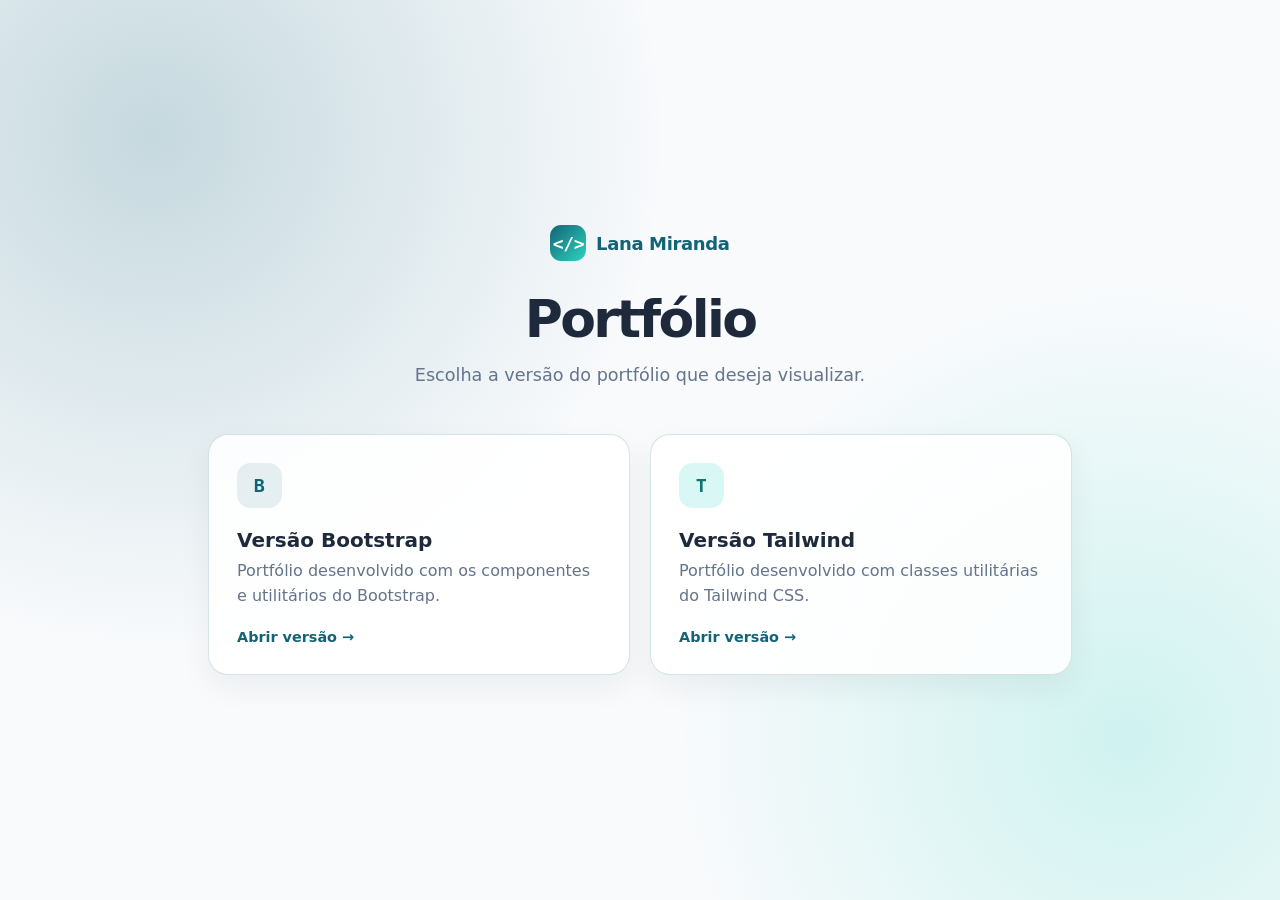
==== index.html @ aeec2dfd "feat: html da tela geral e readme" ====
<!DOCTYPE html>
<html lang="pt-BR">
    <head>
        <meta charset="utf-8">
        <meta name="viewport" content="width=device-width, initial-scale=1.0">
        <meta name="description" content="Selecione uma versão do portfólio de Lana Miranda.">
        <title>Lana Miranda | Portfólio</title>
        <style>
            :root {
                color-scheme: light;
                --brand: #136377;
                --brand-dark: #115e59;
                --accent: #2dd4bf;
                --text: #1e293b;
                --muted: #64748b;
                --surface: rgba(255, 255, 255, 0.88);
                --border: rgba(19, 99, 119, 0.18);
            }

            * {
                box-sizing: border-box;
            }

            body {
                display: grid;
                min-height: 100vh;
                margin: 0;
                place-items: center;
                padding: 1.5rem;
                color: var(--text);
                font-family: Inter, ui-sans-serif, system-ui, -apple-system, BlinkMacSystemFont, "Segoe UI", sans-serif;
                background:
                    radial-gradient(circle at 12% 15%, rgba(19, 99, 119, 0.22), transparent 32rem),
                    radial-gradient(circle at 88% 82%, rgba(45, 212, 191, 0.2), transparent 28rem),
                    #f8fafc;
            }

            main {
                width: min(100%, 54rem);
                text-align: center;
            }

            .brand {
                display: inline-flex;
                align-items: center;
                gap: 0.6rem;
                color: var(--brand);
                font-size: 1.125rem;
                font-weight: 700;
                letter-spacing: -0.02em;
            }

            .brand-mark {
                display: grid;
                width: 2.25rem;
                height: 2.25rem;
                place-items: center;
                border-radius: 0.7rem;
                color: white;
                background: linear-gradient(135deg, var(--brand), var(--accent));
                font-family: ui-monospace, SFMono-Regular, Menlo, monospace;
                font-weight: 800;
            }

            h1 {
                margin: 1.75rem 0 0.75rem;
                font-size: clamp(2rem, 5vw, 3.25rem);
                letter-spacing: -0.05em;
            }

            .intro {
                max-width: 38rem;
                margin: 0 auto;
                color: var(--muted);
                font-size: 1.1rem;
                line-height: 1.65;
            }

            .versions {
                display: grid;
                grid-template-columns: repeat(2, minmax(0, 1fr));
                gap: 1.25rem;
                margin-top: 2.75rem;
            }

            .version-card {
                display: block;
                min-height: 12rem;
                padding: 1.75rem;
                border: 1px solid var(--border);
                border-radius: 1.25rem;
                color: inherit;
                text-align: left;
                text-decoration: none;
                background: var(--surface);
                box-shadow: 0 0.75rem 2rem rgba(15, 23, 42, 0.06);
                transition: transform 180ms ease, box-shadow 180ms ease, border-color 180ms ease;
            }

            .version-card:hover,
            .version-card:focus-visible {
                border-color: var(--brand);
                outline: none;
                box-shadow: 0 1.25rem 2.5rem rgba(19, 99, 119, 0.16);
                transform: translateY(-0.35rem);
            }

            .icon {
                display: grid;
                width: 2.8rem;
                height: 2.8rem;
                place-items: center;
                border-radius: 0.85rem;
                color: var(--brand);
                background: rgba(19, 99, 119, 0.1);
                font-family: ui-monospace, SFMono-Regular, Menlo, monospace;
                font-size: 1.15rem;
                font-weight: 800;
            }

            .version-card:nth-child(2) .icon {
                color: #0f766e;
                background: rgba(45, 212, 191, 0.18);
            }

            .version-card h2 {
                margin: 1.25rem 0 0.45rem;
                font-size: 1.25rem;
            }

            .version-card p {
                margin: 0;
                color: var(--muted);
                line-height: 1.55;
            }

            .open {
                display: inline-block;
                margin-top: 1.25rem;
                color: var(--brand);
                font-size: 0.9rem;
                font-weight: 700;
            }

            @media (max-width: 38rem) {
                body {
                    padding: 1rem;
                }

                .versions {
                    grid-template-columns: 1fr;
                    margin-top: 2rem;
                }
            }

            @media (prefers-reduced-motion: reduce) {
                .version-card {
                    transition: none;
                }
            }
        </style>
    </head>
    <body>
        <main>
            <div class="brand"><span class="brand-mark">&lt;/&gt;</span>Lana Miranda</div>
            <h1>Portfólio</h1>
            <p class="intro">Escolha a versão do portfólio que deseja visualizar.</p>

            <div class="versions">
                <a class="version-card" href="./bootstrap/index.html">
                    <span class="icon">B</span>
                    <h2>Versão Bootstrap</h2>
                    <p>Portfólio desenvolvido com os componentes e utilitários do Bootstrap.</p>
                    <span class="open">Abrir versão →</span>
                </a>
                <a class="version-card" href="./tailwind/index.html">
                    <span class="icon">T</span>
                    <h2>Versão Tailwind</h2>
                    <p>Portfólio desenvolvido com classes utilitárias do Tailwind CSS.</p>
                    <span class="open">Abrir versão →</span>
                </a>
            </div>
        </main>
    </body>
</html>
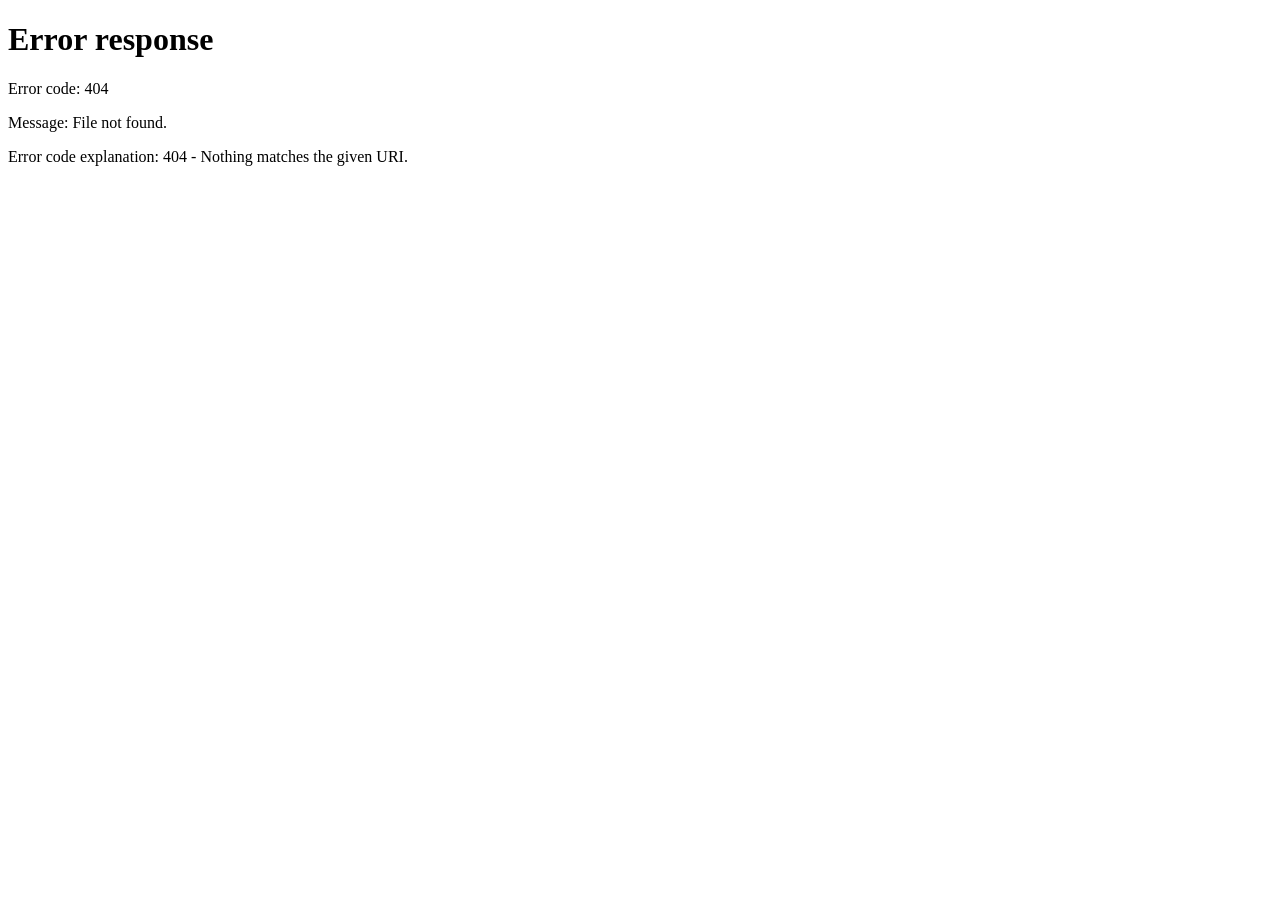
==== commit 4a91a191: "chore: redireciona a raiz para o portfólio profissional e atualiza README A página inicial passa a a" ====
--- a/index.html
+++ b/index.html
@@ -1,185 +1,17 @@
 <!DOCTYPE html>
 <html lang="pt-BR">
-    <head>
-        <meta charset="utf-8">
-        <meta name="viewport" content="width=device-width, initial-scale=1.0">
-        <meta name="description" content="Selecione uma versão do portfólio de Lana Miranda.">
-        <title>Lana Miranda | Portfólio</title>
-        <style>
-            :root {
-                color-scheme: light;
-                --brand: #136377;
-                --brand-dark: #115e59;
-                --accent: #2dd4bf;
-                --text: #1e293b;
-                --muted: #64748b;
-                --surface: rgba(255, 255, 255, 0.88);
-                --border: rgba(19, 99, 119, 0.18);
-            }
-
-            * {
-                box-sizing: border-box;
-            }
-
-            body {
-                display: grid;
-                min-height: 100vh;
-                margin: 0;
-                place-items: center;
-                padding: 1.5rem;
-                color: var(--text);
-                font-family: Inter, ui-sans-serif, system-ui, -apple-system, BlinkMacSystemFont, "Segoe UI", sans-serif;
-                background:
-                    radial-gradient(circle at 12% 15%, rgba(19, 99, 119, 0.22), transparent 32rem),
-                    radial-gradient(circle at 88% 82%, rgba(45, 212, 191, 0.2), transparent 28rem),
-                    #f8fafc;
-            }
-
-            main {
-                width: min(100%, 54rem);
-                text-align: center;
-            }
-
-            .brand {
-                display: inline-flex;
-                align-items: center;
-                gap: 0.6rem;
-                color: var(--brand);
-                font-size: 1.125rem;
-                font-weight: 700;
-                letter-spacing: -0.02em;
-            }
-
-            .brand-mark {
-                display: grid;
-                width: 2.25rem;
-                height: 2.25rem;
-                place-items: center;
-                border-radius: 0.7rem;
-                color: white;
-                background: linear-gradient(135deg, var(--brand), var(--accent));
-                font-family: ui-monospace, SFMono-Regular, Menlo, monospace;
-                font-weight: 800;
-            }
-
-            h1 {
-                margin: 1.75rem 0 0.75rem;
-                font-size: clamp(2rem, 5vw, 3.25rem);
-                letter-spacing: -0.05em;
-            }
-
-            .intro {
-                max-width: 38rem;
-                margin: 0 auto;
-                color: var(--muted);
-                font-size: 1.1rem;
-                line-height: 1.65;
-            }
-
-            .versions {
-                display: grid;
-                grid-template-columns: repeat(2, minmax(0, 1fr));
-                gap: 1.25rem;
-                margin-top: 2.75rem;
-            }
-
-            .version-card {
-                display: block;
-                min-height: 12rem;
-                padding: 1.75rem;
-                border: 1px solid var(--border);
-                border-radius: 1.25rem;
-                color: inherit;
-                text-align: left;
-                text-decoration: none;
-                background: var(--surface);
-                box-shadow: 0 0.75rem 2rem rgba(15, 23, 42, 0.06);
-                transition: transform 180ms ease, box-shadow 180ms ease, border-color 180ms ease;
-            }
-
-            .version-card:hover,
-            .version-card:focus-visible {
-                border-color: var(--brand);
-                outline: none;
-                box-shadow: 0 1.25rem 2.5rem rgba(19, 99, 119, 0.16);
-                transform: translateY(-0.35rem);
-            }
-
-            .icon {
-                display: grid;
-                width: 2.8rem;
-                height: 2.8rem;
-                place-items: center;
-                border-radius: 0.85rem;
-                color: var(--brand);
-                background: rgba(19, 99, 119, 0.1);
-                font-family: ui-monospace, SFMono-Regular, Menlo, monospace;
-                font-size: 1.15rem;
-                font-weight: 800;
-            }
-
-            .version-card:nth-child(2) .icon {
-                color: #0f766e;
-                background: rgba(45, 212, 191, 0.18);
-            }
-
-            .version-card h2 {
-                margin: 1.25rem 0 0.45rem;
-                font-size: 1.25rem;
-            }
-
-            .version-card p {
-                margin: 0;
-                color: var(--muted);
-                line-height: 1.55;
-            }
-
-            .open {
-                display: inline-block;
-                margin-top: 1.25rem;
-                color: var(--brand);
-                font-size: 0.9rem;
-                font-weight: 700;
-            }
-
-            @media (max-width: 38rem) {
-                body {
-                    padding: 1rem;
-                }
-
-                .versions {
-                    grid-template-columns: 1fr;
-                    margin-top: 2rem;
-                }
-            }
-
-            @media (prefers-reduced-motion: reduce) {
-                .version-card {
-                    transition: none;
-                }
-            }
-        </style>
-    </head>
-    <body>
-        <main>
-            <div class="brand"><span class="brand-mark">&lt;/&gt;</span>Lana Miranda</div>
-            <h1>Portfólio</h1>
-            <p class="intro">Escolha a versão do portfólio que deseja visualizar.</p>
-
-            <div class="versions">
-                <a class="version-card" href="./bootstrap/index.html">
-                    <span class="icon">B</span>
-                    <h2>Versão Bootstrap</h2>
-                    <p>Portfólio desenvolvido com os componentes e utilitários do Bootstrap.</p>
-                    <span class="open">Abrir versão →</span>
-                </a>
-                <a class="version-card" href="./tailwind/index.html">
-                    <span class="icon">T</span>
-                    <h2>Versão Tailwind</h2>
-                    <p>Portfólio desenvolvido com classes utilitárias do Tailwind CSS.</p>
-                    <span class="open">Abrir versão →</span>
-                </a>
-            </div>
-        </main>
-    </body>
+<head>
+  <meta charset="utf-8">
+  <meta name="viewport" content="width=device-width, initial-scale=1">
+  <title>Lana Miranda — Portfólio</title>
+  <meta name="description" content="Portfólio de Lana Miranda: Engenharia de Software, Inteligência Artificial e Pesquisa Operacional.">
+  <meta http-equiv="refresh" content="0; url=portfolio/">
+  <link rel="canonical" href="https://lanamiranda17.github.io/lana-portfolio/">
+  <link rel="icon" href="portfolio/assets/img/favicon.svg" type="image/svg+xml">
+  <script>location.replace("portfolio/" + location.search + location.hash);</script>
+  <style>body{margin:0;min-height:100vh;display:grid;place-items:center;background:#0d0e10;color:#b9b8b2;font:16px system-ui,sans-serif}a{color:#f0a85a}</style>
+</head>
+<body>
+  <p>Abrindo o portfólio… <a href="portfolio/">Clique aqui</a> se não for redirecionado.</p>
+</body>
 </html>
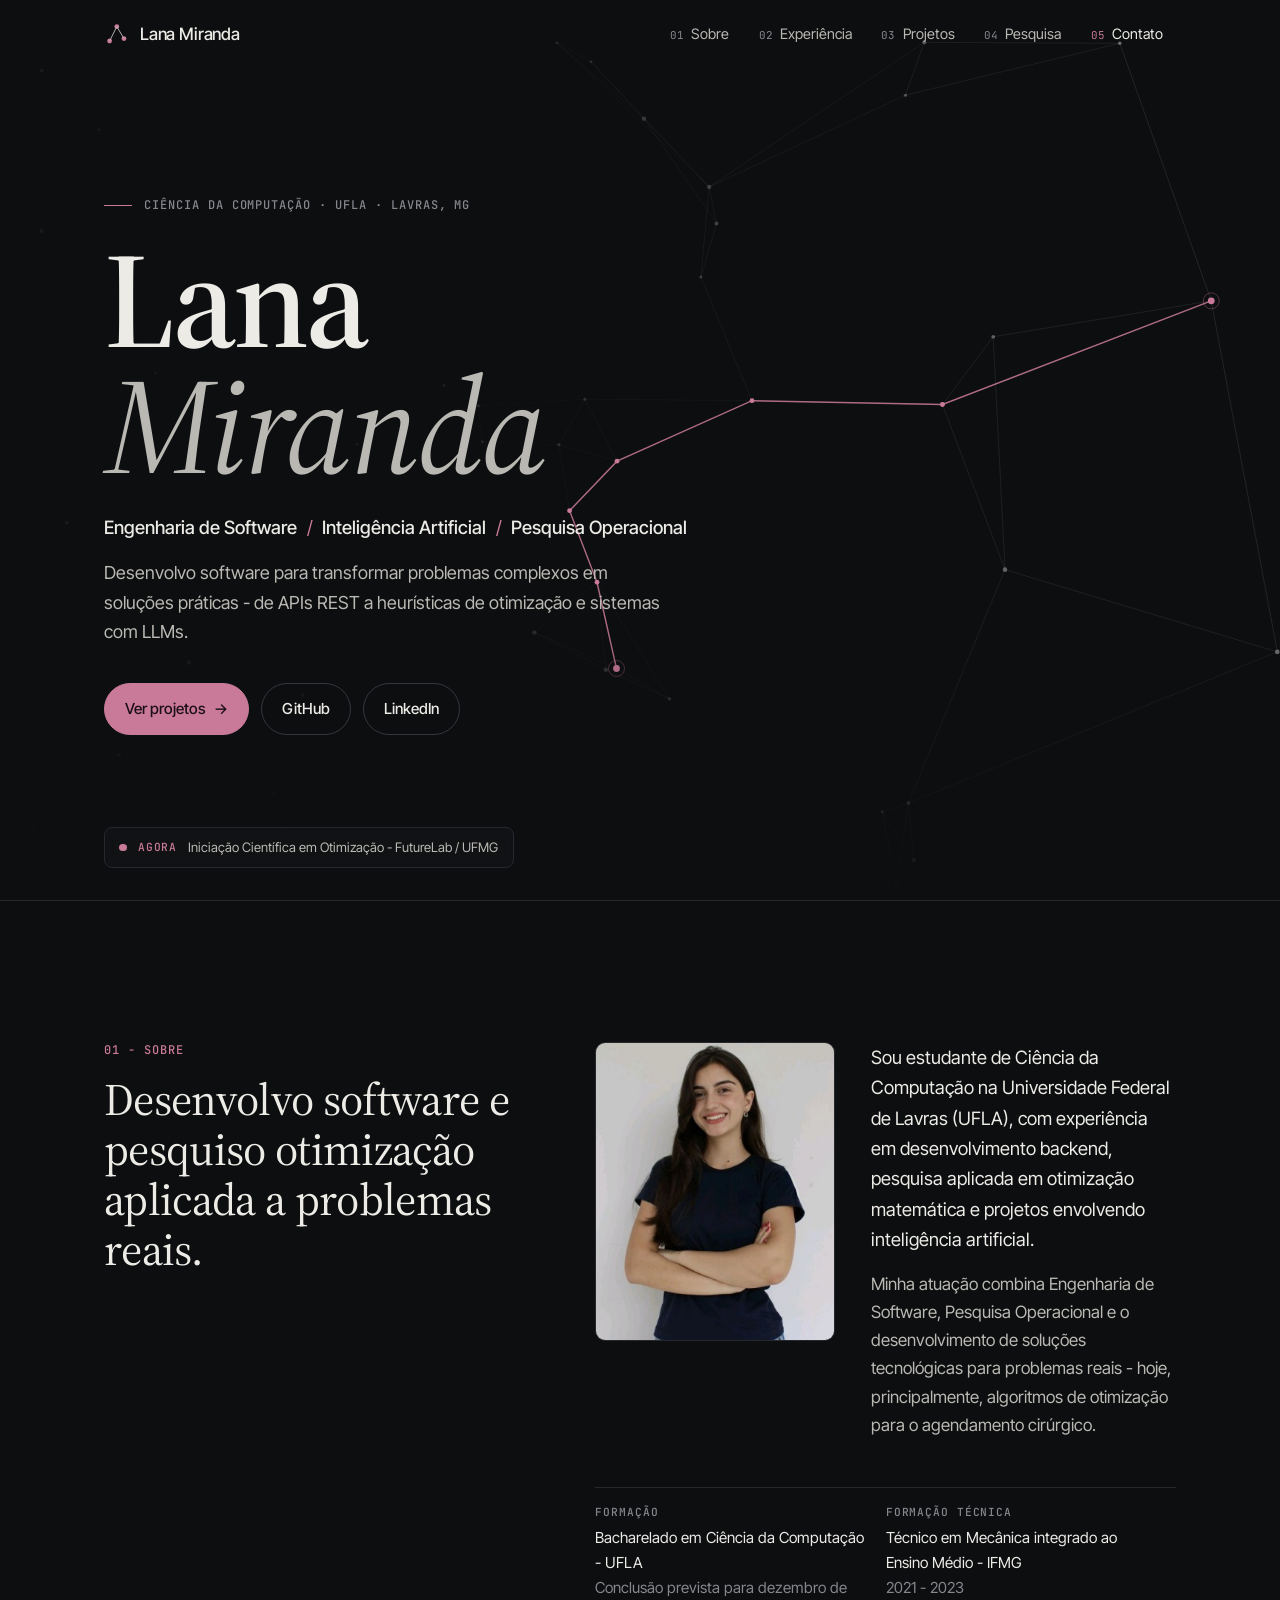
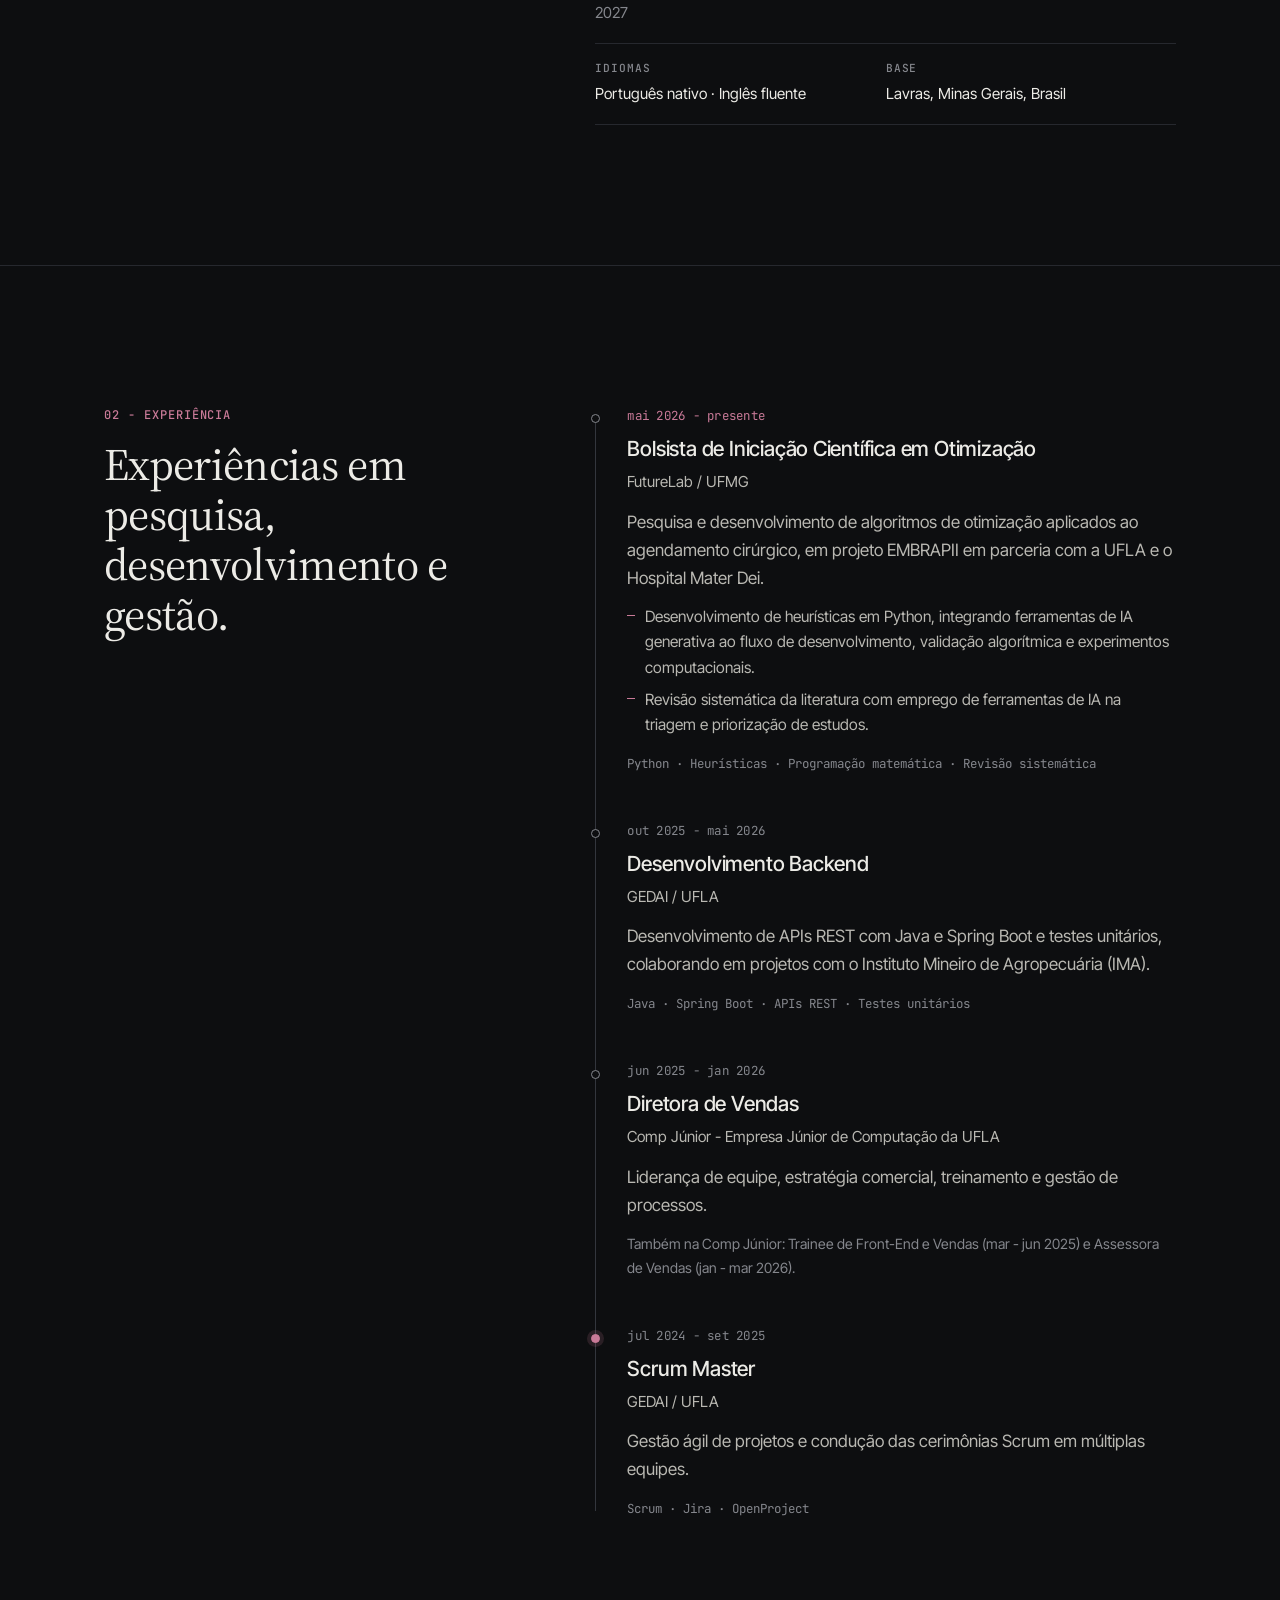
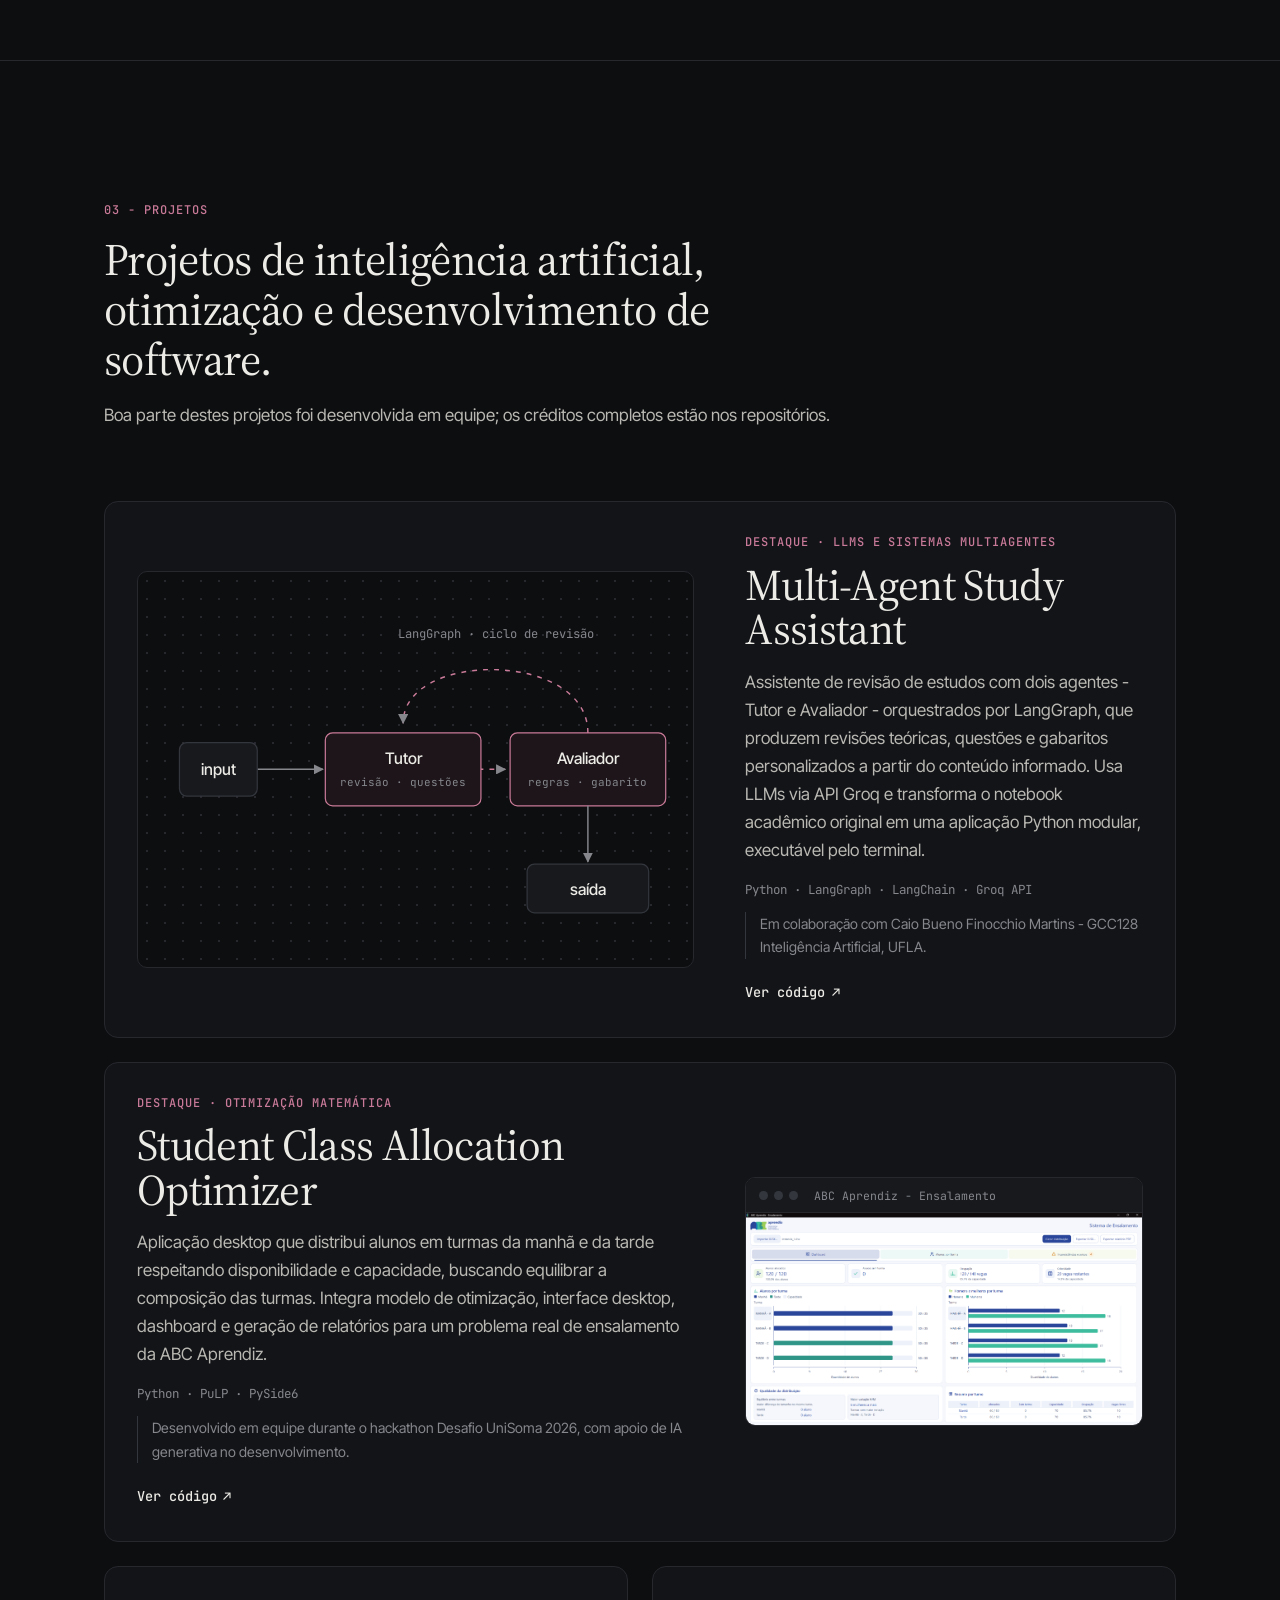
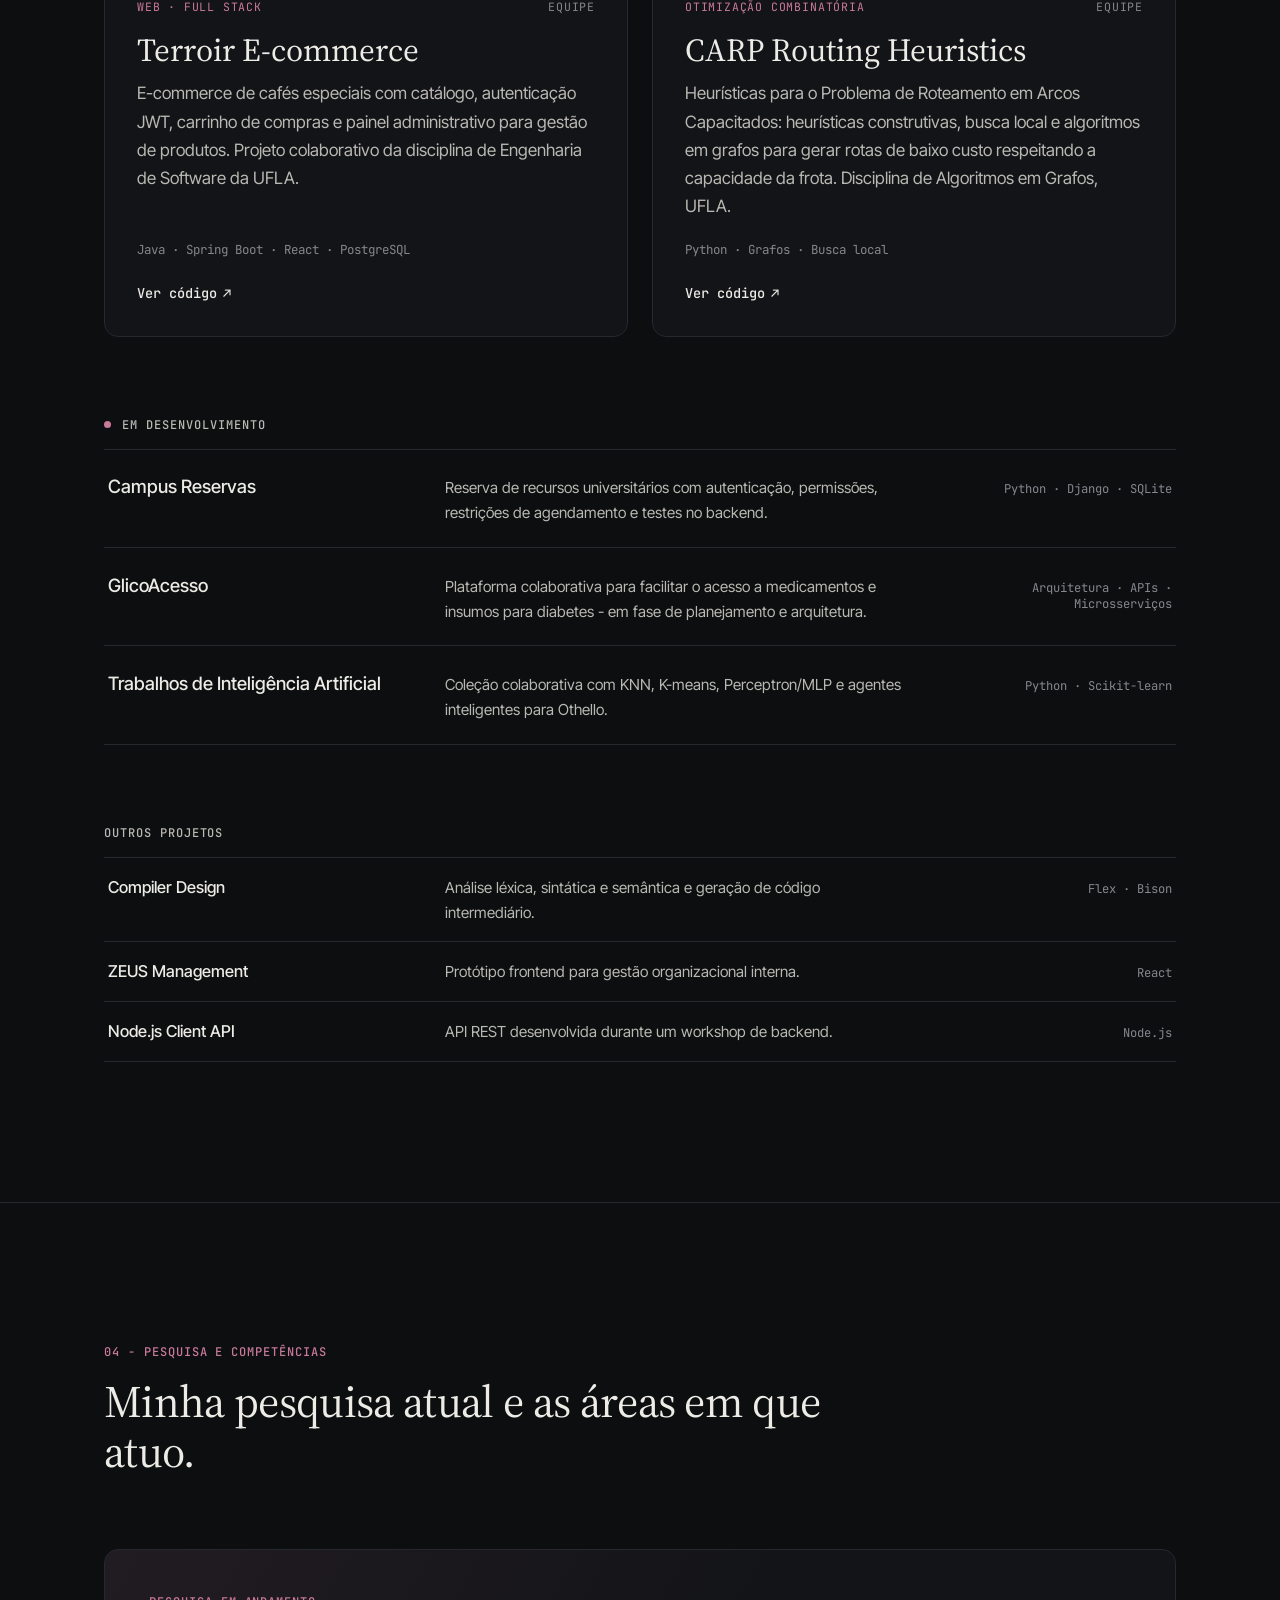
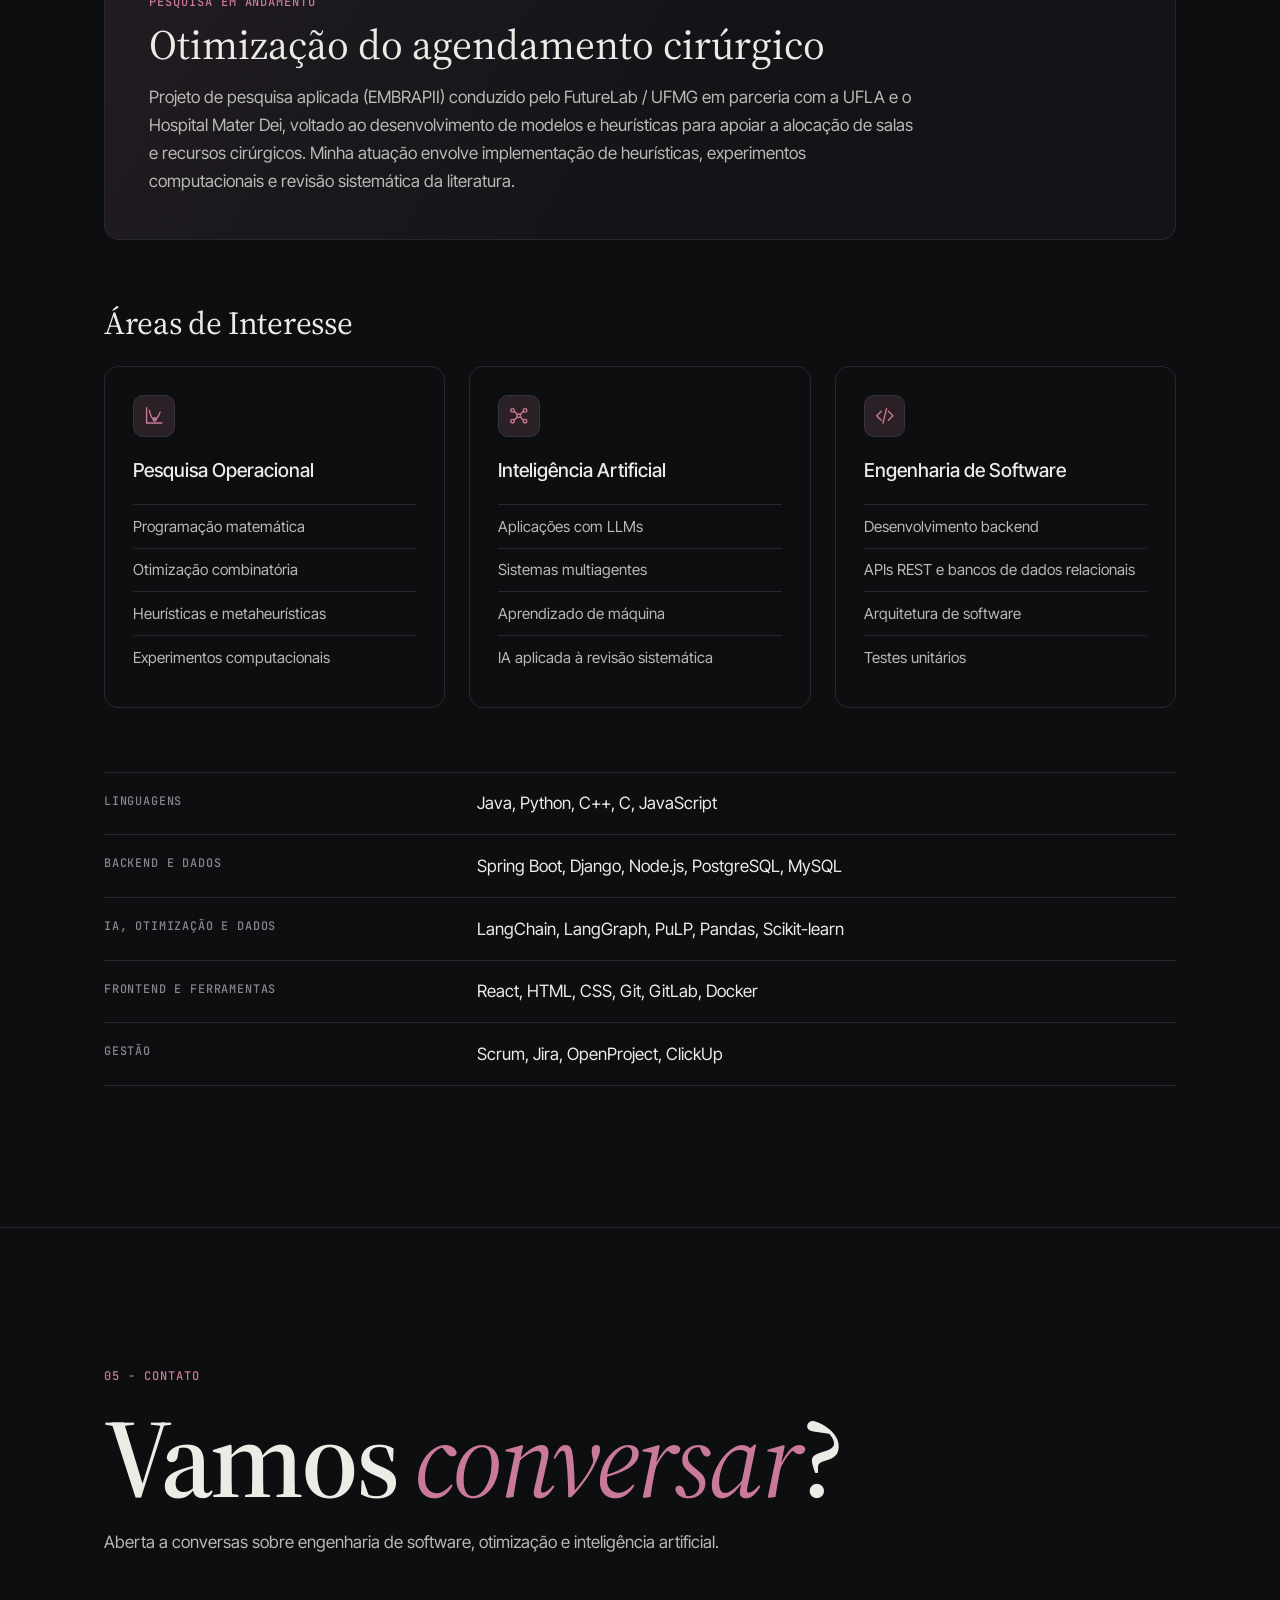
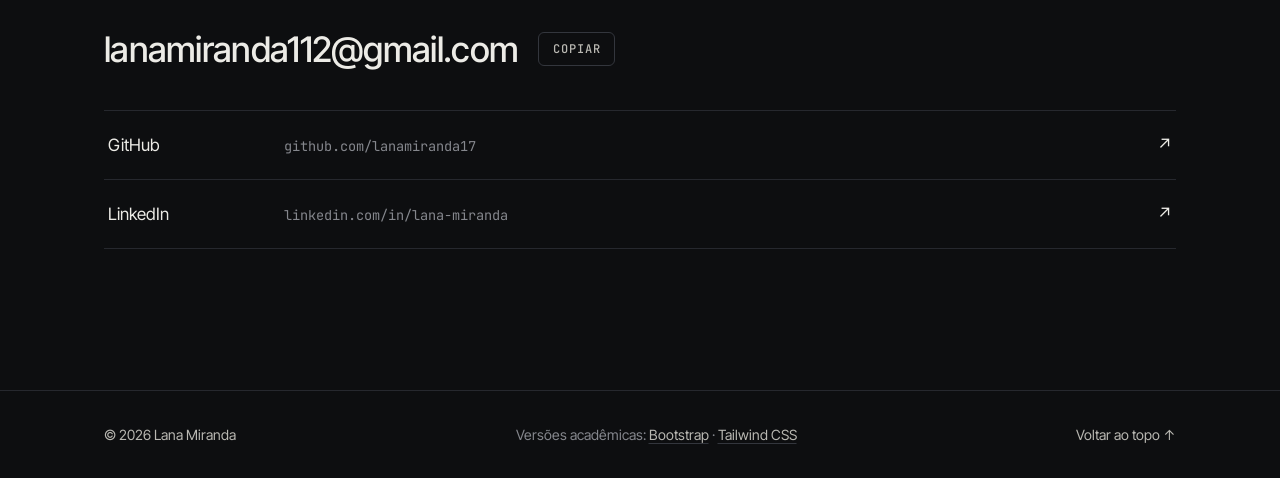
==== commit b5671fe7: "style: ajusta identidade visual e conteúdo do portfólio - Cor de destaque passa a ser um rosa queima" ====
--- a/index.html
+++ b/index.html
@@ -9,7 +9,7 @@
   <link rel="canonical" href="https://lanamiranda17.github.io/lana-portfolio/">
   <link rel="icon" href="portfolio/assets/img/favicon.svg" type="image/svg+xml">
   <script>location.replace("portfolio/" + location.search + location.hash);</script>
-  <style>body{margin:0;min-height:100vh;display:grid;place-items:center;background:#0d0e10;color:#b9b8b2;font:16px system-ui,sans-serif}a{color:#f0a85a}</style>
+  <style>body{margin:0;min-height:100vh;display:grid;place-items:center;background:#0d0e10;color:#b9b8b2;font:16px system-ui,sans-serif}a{color:#c97a98}</style>
 </head>
 <body>
   <p>Abrindo o portfólio… <a href="portfolio/">Clique aqui</a> se não for redirecionado.</p>
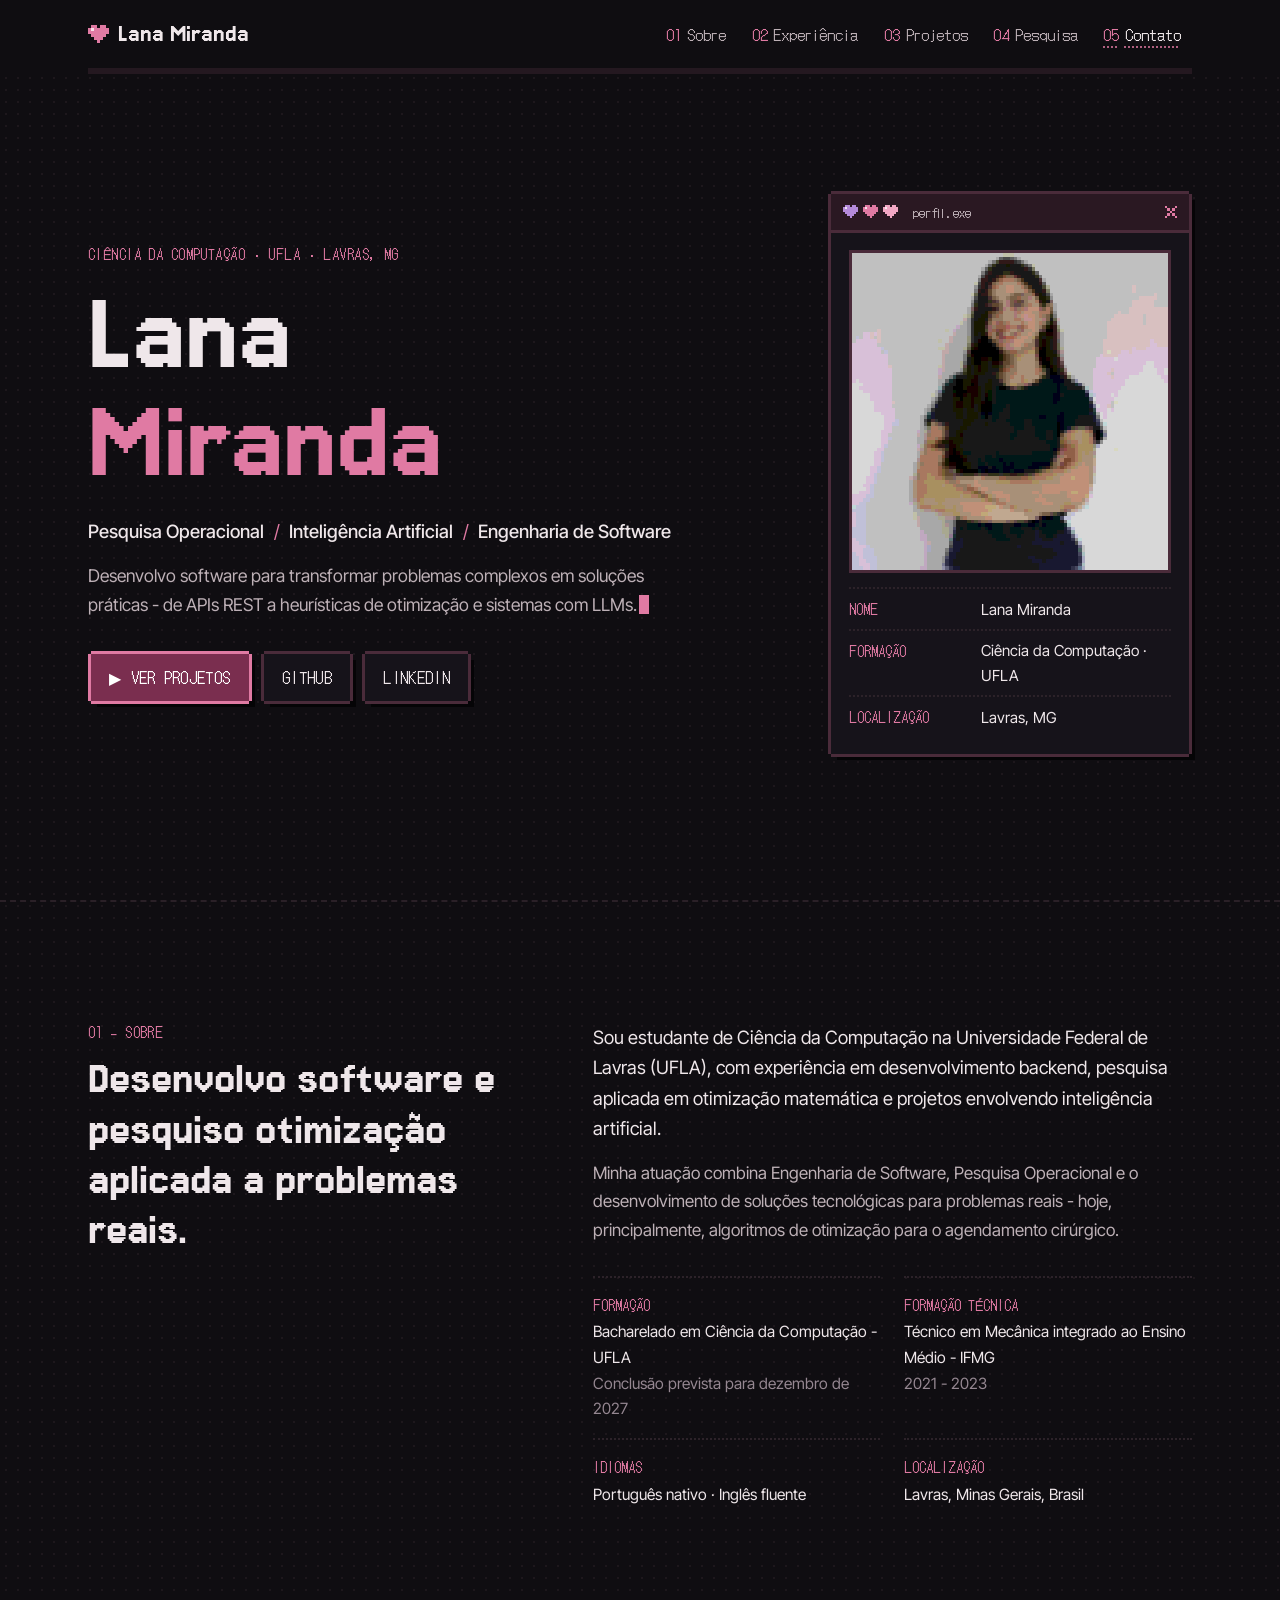
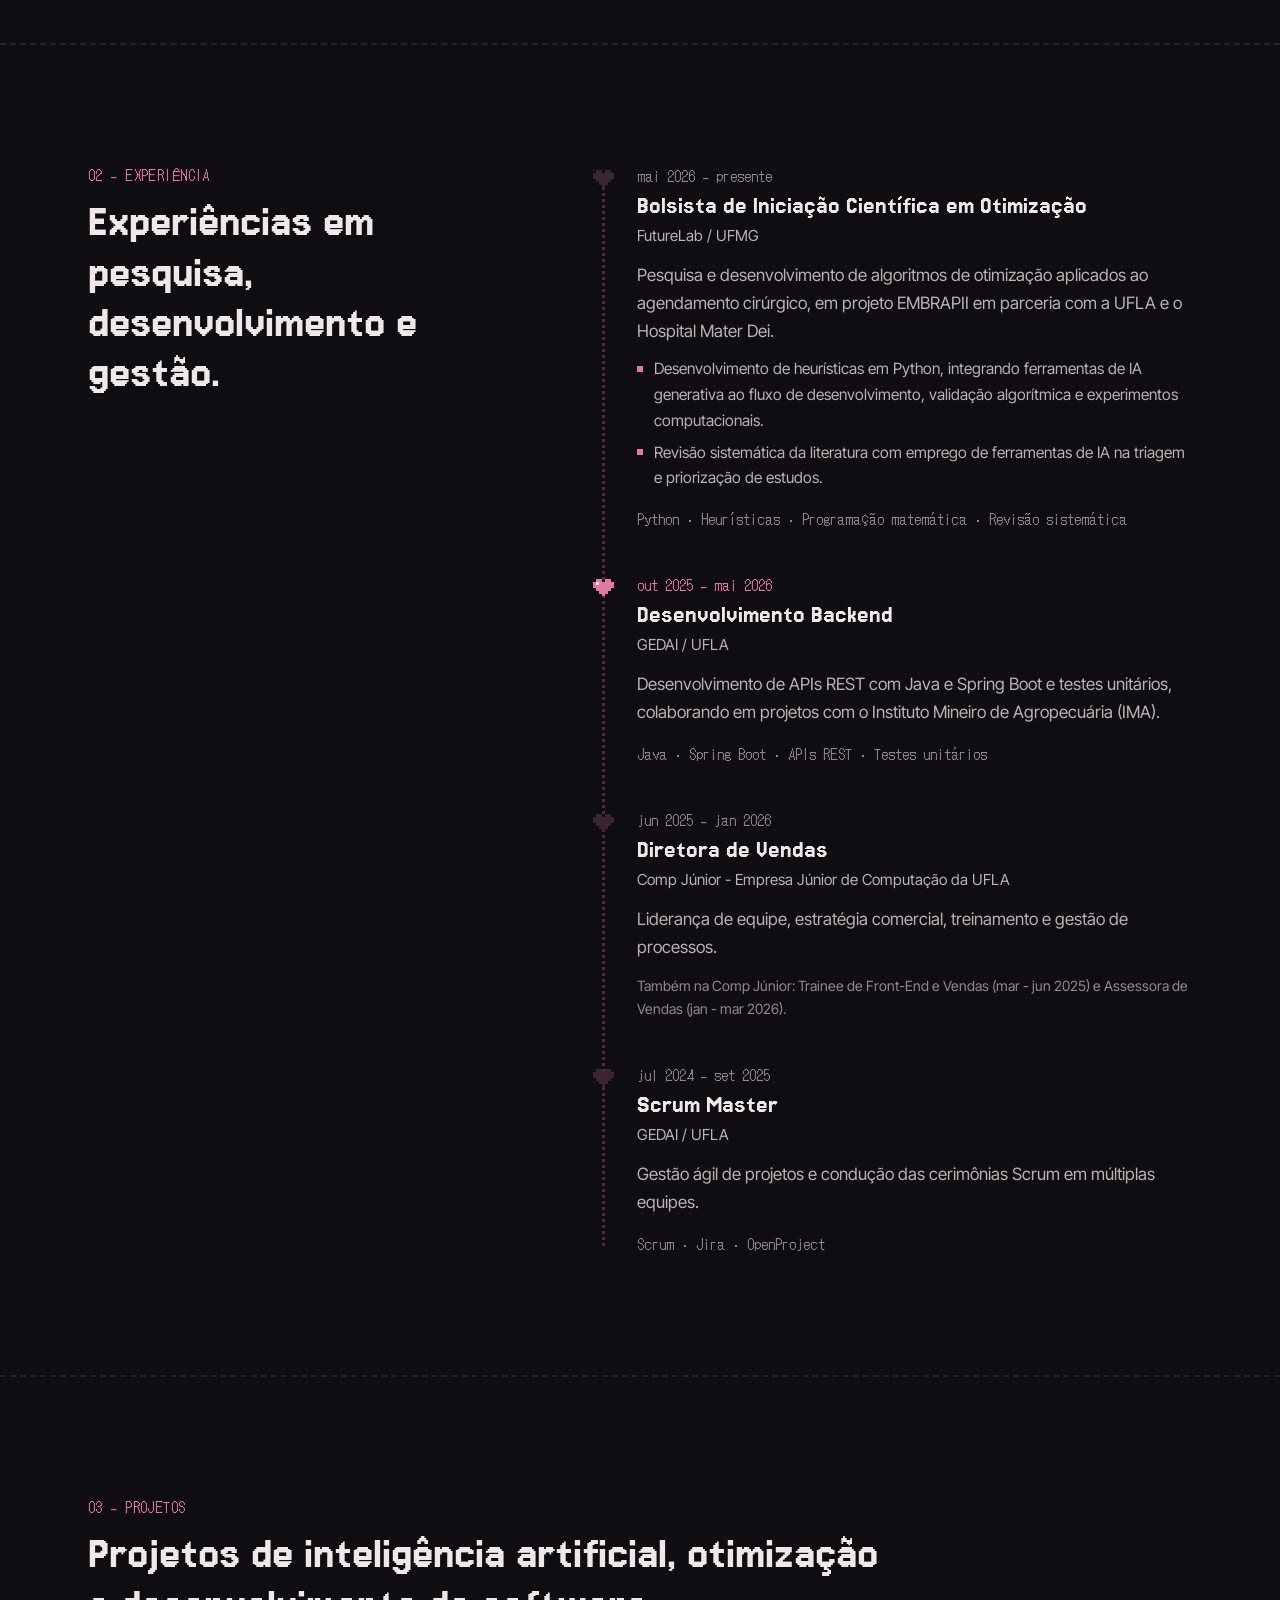
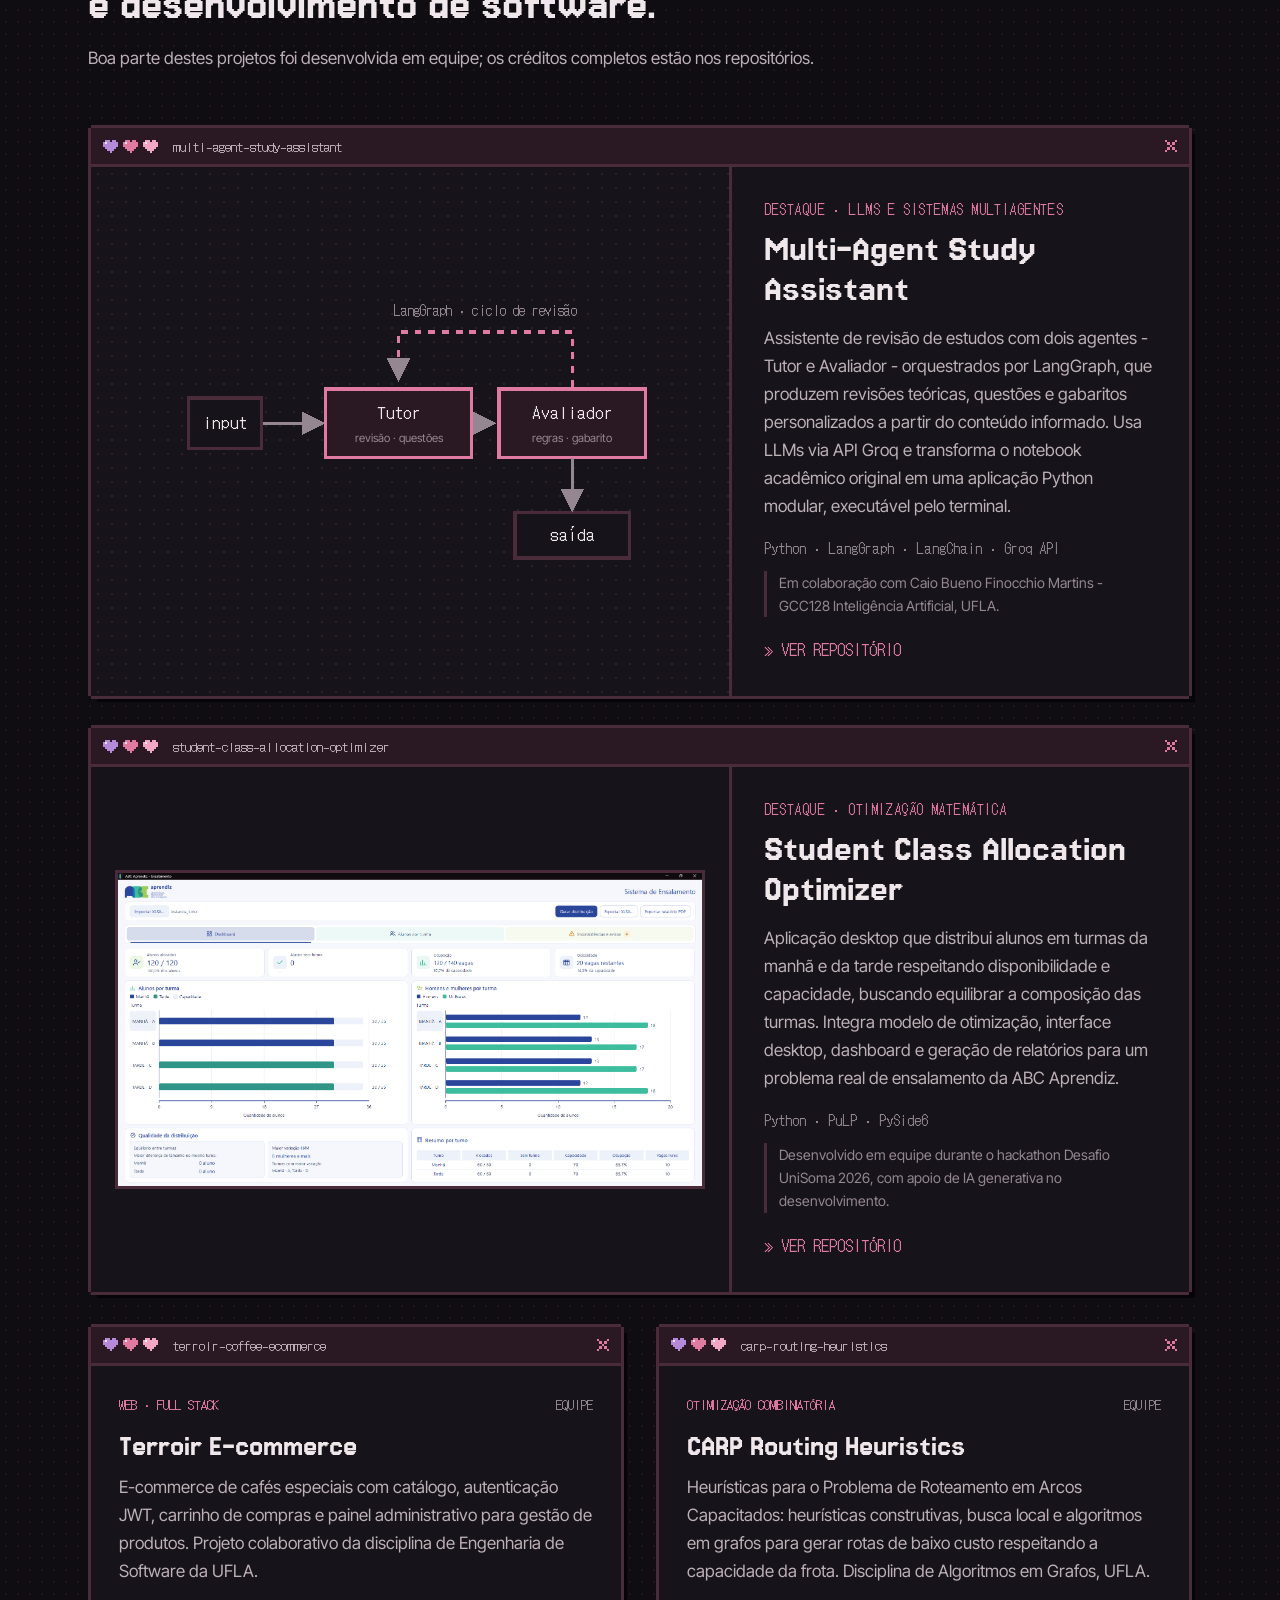
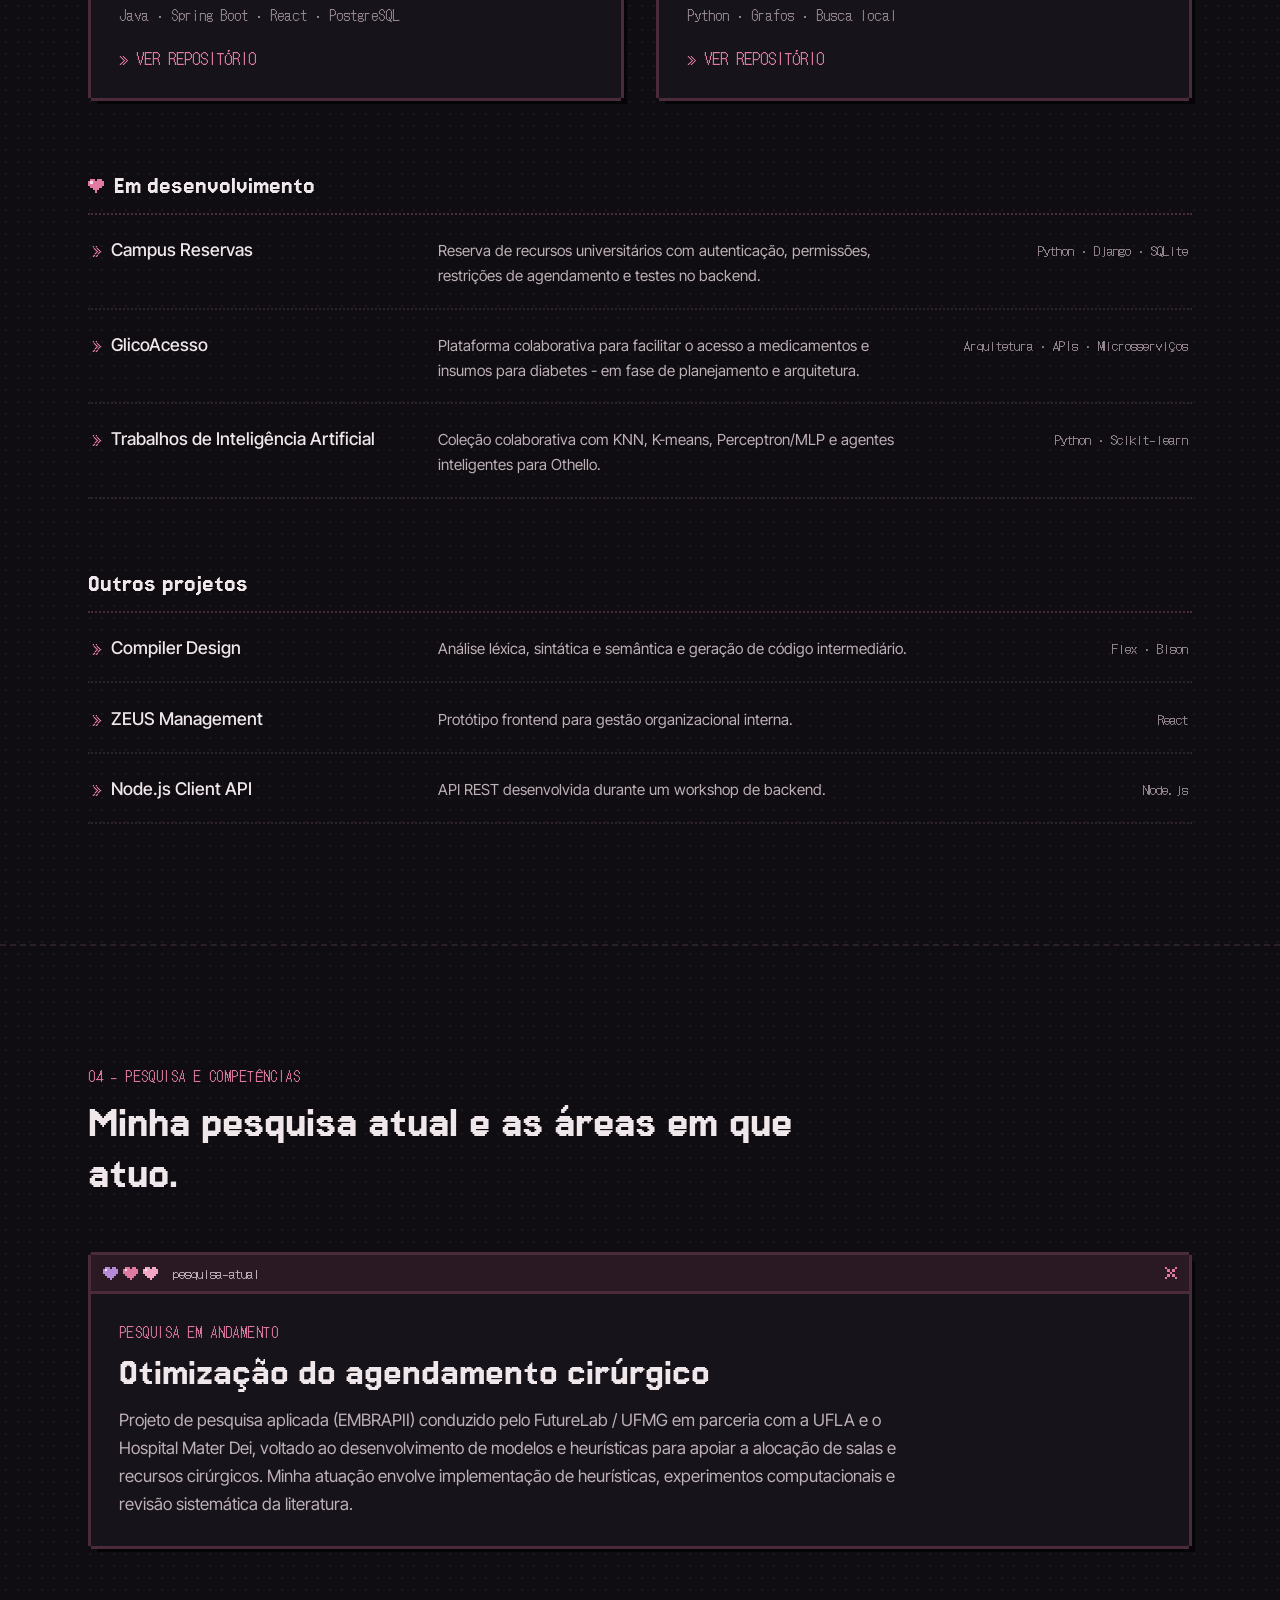
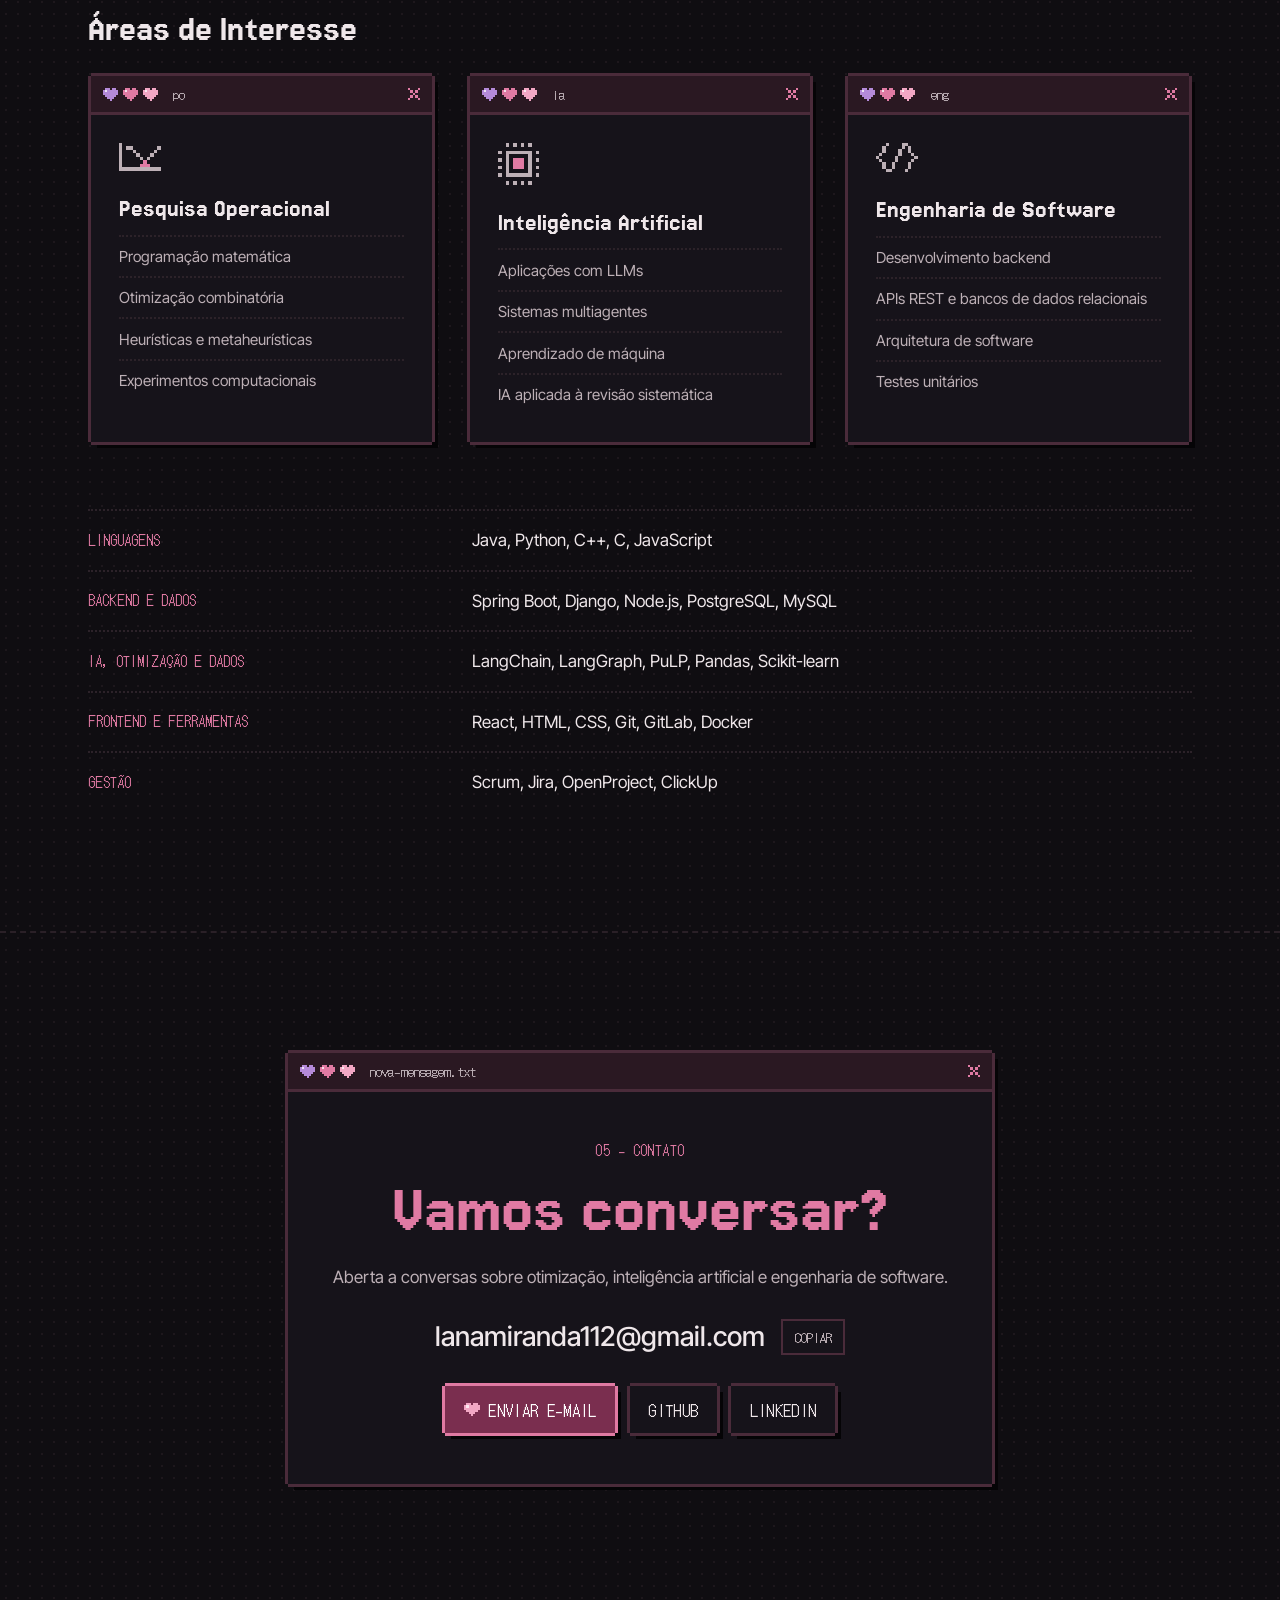
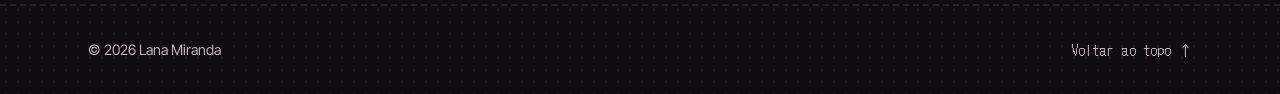
==== commit 080d70d4: "feat: tema pixel para o portfólio - Fundo escuro com detalhes em rosa e acabamento em pixel art - Fo" ====
--- a/index.html
+++ b/index.html
@@ -9,7 +9,7 @@
   <link rel="canonical" href="https://lanamiranda17.github.io/lana-portfolio/">
   <link rel="icon" href="portfolio/assets/img/favicon.svg" type="image/svg+xml">
   <script>location.replace("portfolio/" + location.search + location.hash);</script>
-  <style>body{margin:0;min-height:100vh;display:grid;place-items:center;background:#0d0e10;color:#b9b8b2;font:16px system-ui,sans-serif}a{color:#c97a98}</style>
+  <style>body{margin:0;min-height:100vh;display:grid;place-items:center;background:#0f0d11;color:#b9b8b2;font:16px system-ui,sans-serif}a{color:#e07aa3}</style>
 </head>
 <body>
   <p>Abrindo o portfólio… <a href="portfolio/">Clique aqui</a> se não for redirecionado.</p>
